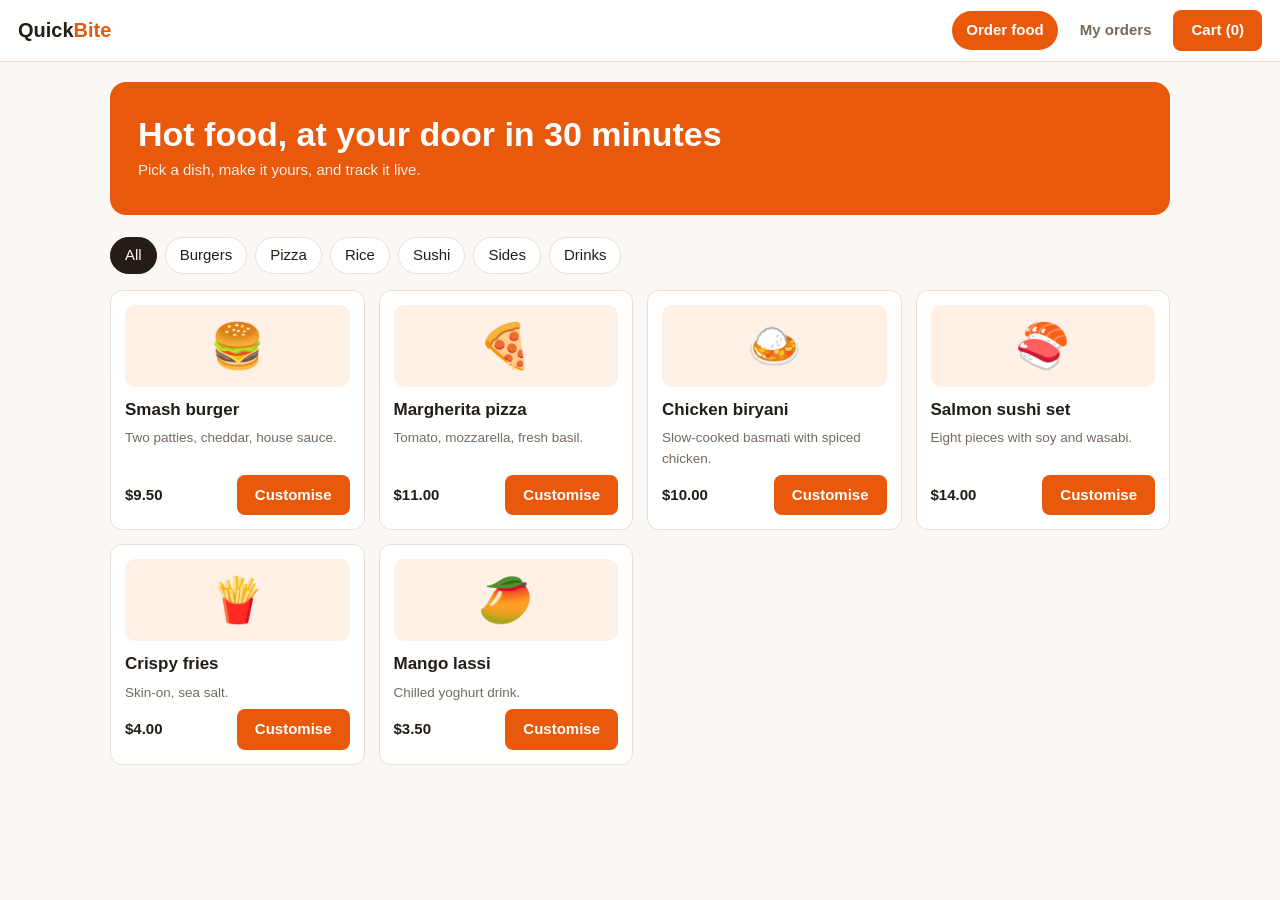
==== index.html @ 3d996577 "first commit" ====
<!DOCTYPE html>
<html lang="en">

<head>
    <meta charset="utf-8">
    <meta name="viewport" content="width=device-width, initial-scale=1, viewport-fit=cover">
    <title>QuickBite – Food delivery</title>
    <link rel="stylesheet" href="styles.css">
</head>

<body>
    <nav>
        <div class="lg">Quick<b>Bite</b></div>
        <button class="tab on" data-v="shop">Order food</button><button class="tab" data-v="orders">My
            orders</button>
        <button class="btn" id="cb">Cart (<span id="cc">0</span>)</button>
    </nav>

    <main class="w">
        <section id="v-shop">
            <div class="hero">
                <h1>Hot food, at your door in 30 minutes</h1>
                <p>Pick a dish, make it yours, and track it live.</p>
            </div>
            <div class="cats" id="cats"></div>
            <div class="grid" id="menu"></div>
        </section>
        <section id="v-orders" class="hide">
            <h2 style="margin-top:0">My orders</h2>
            <div id="mine"></div>
        </section>
    </main>

    <div class="ov" id="ov">
        <div class="md" id="md"></div>
    </div>
    <aside class="cart" id="cart">
        <div class="row">
            <h2 style="margin:0">Your cart</h2><button class="btn g" id="cx">Close</button>
        </div>
        <div id="cl"></div>
        <div id="ck" class="hide">
            <div class="row pr"><span>Total</span><span id="ct"></span></div>
            <label class="l" style="margin-top:10px">Your name</label><input id="nm" value="Guest">
            <label class="l" style="margin-top:8px">Delivery address</label><input id="ad" placeholder="Street, city">
            <button class="btn" style="width:100%;margin-top:12px" id="po">Place order</button>
        </div>
    </aside>
    <script src="data.js"></script>
    <script src="app.js"></script>
</body>

</html>
---- styles.css ----
:root{--bg:#faf7f4;--sf:#fff;--tx:#241c17;--mu:#78695f;--ln:#eadfd6;--ac:#e8590c;--ac2:#fff0e6;--ok:#2f9e44;box-sizing:border-box;padding-top:env(safe-area-inset-top,0px);padding-bottom:env(safe-area-inset-bottom,0px)}
@media (prefers-color-scheme:dark){:root:not([data-theme="light"]){--bg:#171210;--sf:#221a16;--tx:#f3ebe5;--mu:#b0a095;--ln:#3a2e27;--ac:#ff7a33;--ac2:#33201500}}
:root[data-theme="dark"]{--bg:#171210;--sf:#221a16;--tx:#f3ebe5;--mu:#b0a095;--ln:#3a2e27;--ac:#ff7a33;--ac2:#332015}
html{height:100%;scroll-padding-top:env(safe-area-inset-top,0px)}*{box-sizing:border-box}
body{margin:0;background:var(--bg);color:var(--tx);font:15px/1.5 "Trebuchet MS","Segoe UI",sans-serif}
button,input,select,textarea{font:inherit;color:inherit}
:focus-visible{outline:2px solid var(--ac);outline-offset:2px}
nav{position:sticky;top:env(safe-area-inset-top,0px);z-index:5;background:var(--sf);border-bottom:1px solid var(--ln);display:flex;align-items:center;gap:8px;padding:10px 18px}
.lg{font-weight:800;font-size:20px;margin-right:auto}.lg b{color:var(--ac)}
.tab{border:0;background:none;padding:8px 14px;border-radius:20px;cursor:pointer;color:var(--mu);font-weight:600;text-decoration:none}
.tab.on{background:var(--ac);color:#fff}
.btn{border:0;background:var(--ac);color:#fff;padding:9px 18px;border-radius:8px;font-weight:700;cursor:pointer}
.btn.g{background:var(--ac2);color:var(--ac)}.btn.d{background:#c92a2a}
.w{max-width:1100px;margin:0 auto;padding:20px}
.hero{background:var(--ac);color:#fff;border-radius:16px;padding:34px 28px;margin-bottom:22px}
.hero h1{margin:0 0 6px;font-size:34px;line-height:1.1}.hero p{margin:0;opacity:.9}
.cats{display:flex;gap:8px;flex-wrap:wrap;margin-bottom:16px}
.cats button{border:1px solid var(--ln);background:var(--sf);padding:6px 14px;border-radius:20px;cursor:pointer}
.cats button.on{background:var(--tx);color:var(--bg);border-color:var(--tx)}
.grid{display:grid;grid-template-columns:repeat(auto-fill,minmax(230px,1fr));gap:14px}
.it{background:var(--sf);border:1px solid var(--ln);border-radius:12px;padding:14px;display:flex;flex-direction:column;gap:6px}
.em{font-size:44px;background:var(--ac2);border-radius:10px;text-align:center;padding:8px}
.it h3{margin:4px 0 0;font-size:17px}.it p{margin:0;color:var(--mu);font-size:13.5px;flex:1}
.row{display:flex;justify-content:space-between;align-items:center;gap:8px}
.pr{font-weight:800}
.ov{position:fixed;inset:0;background:#0008;display:none;align-items:center;justify-content:center;z-index:20;padding:16px}
.ov.on{display:flex}
.md{background:var(--sf);border-radius:14px;padding:22px;width:100%;max-width:440px;max-height:90vh;overflow:auto}
.md h2{margin:0 0 10px}
.opt{display:flex;justify-content:space-between;padding:7px 0;border-bottom:1px solid var(--ln);gap:10px}
.opt label{display:flex;gap:8px;align-items:center;cursor:pointer}
.cart{position:fixed;right:0;top:0;bottom:0;width:min(380px,100%);background:var(--sf);border-left:1px solid var(--ln);z-index:15;padding:20px;transform:translateX(100%);transition:transform .2s;display:flex;flex-direction:column;gap:10px;overflow:auto}
.cart.on{transform:none}
.card{background:var(--sf);border:1px solid var(--ln);border-radius:12px;padding:16px}
.stats{display:grid;grid-template-columns:repeat(auto-fit,minmax(170px,1fr));gap:12px;margin-bottom:18px}
.stat b{display:block;font-size:28px}.stat span{color:var(--mu);font-size:13px}
.sc{overflow-x:auto}table{width:100%;border-collapse:collapse;min-width:520px}
th,td{text-align:left;padding:9px 8px;border-bottom:1px solid var(--ln);font-size:14px;vertical-align:middle}th{color:var(--mu)}
input,select,textarea{background:var(--bg);border:1px solid var(--ln);border-radius:8px;padding:8px 10px;width:100%}
.f{display:grid;grid-template-columns:repeat(auto-fit,minmax(150px,1fr));gap:10px;margin-bottom:10px}
label.l{font-size:12.5px;color:var(--mu);display:block;margin-bottom:3px}
.bar{display:flex;gap:4px;margin-top:8px}.bar i{flex:1;height:6px;border-radius:3px;background:var(--ln)}.bar i.on{background:var(--ok)}
.tag{display:inline-block;padding:2px 10px;border-radius:12px;background:var(--ac2);color:var(--ac);font-size:12.5px;font-weight:700}
h2.s{margin:22px 0 10px}.mu{color:var(--mu)}
.hide{display:none}
@media (max-width:600px){.hero h1{font-size:26px}.tab{padding:8px 10px}}
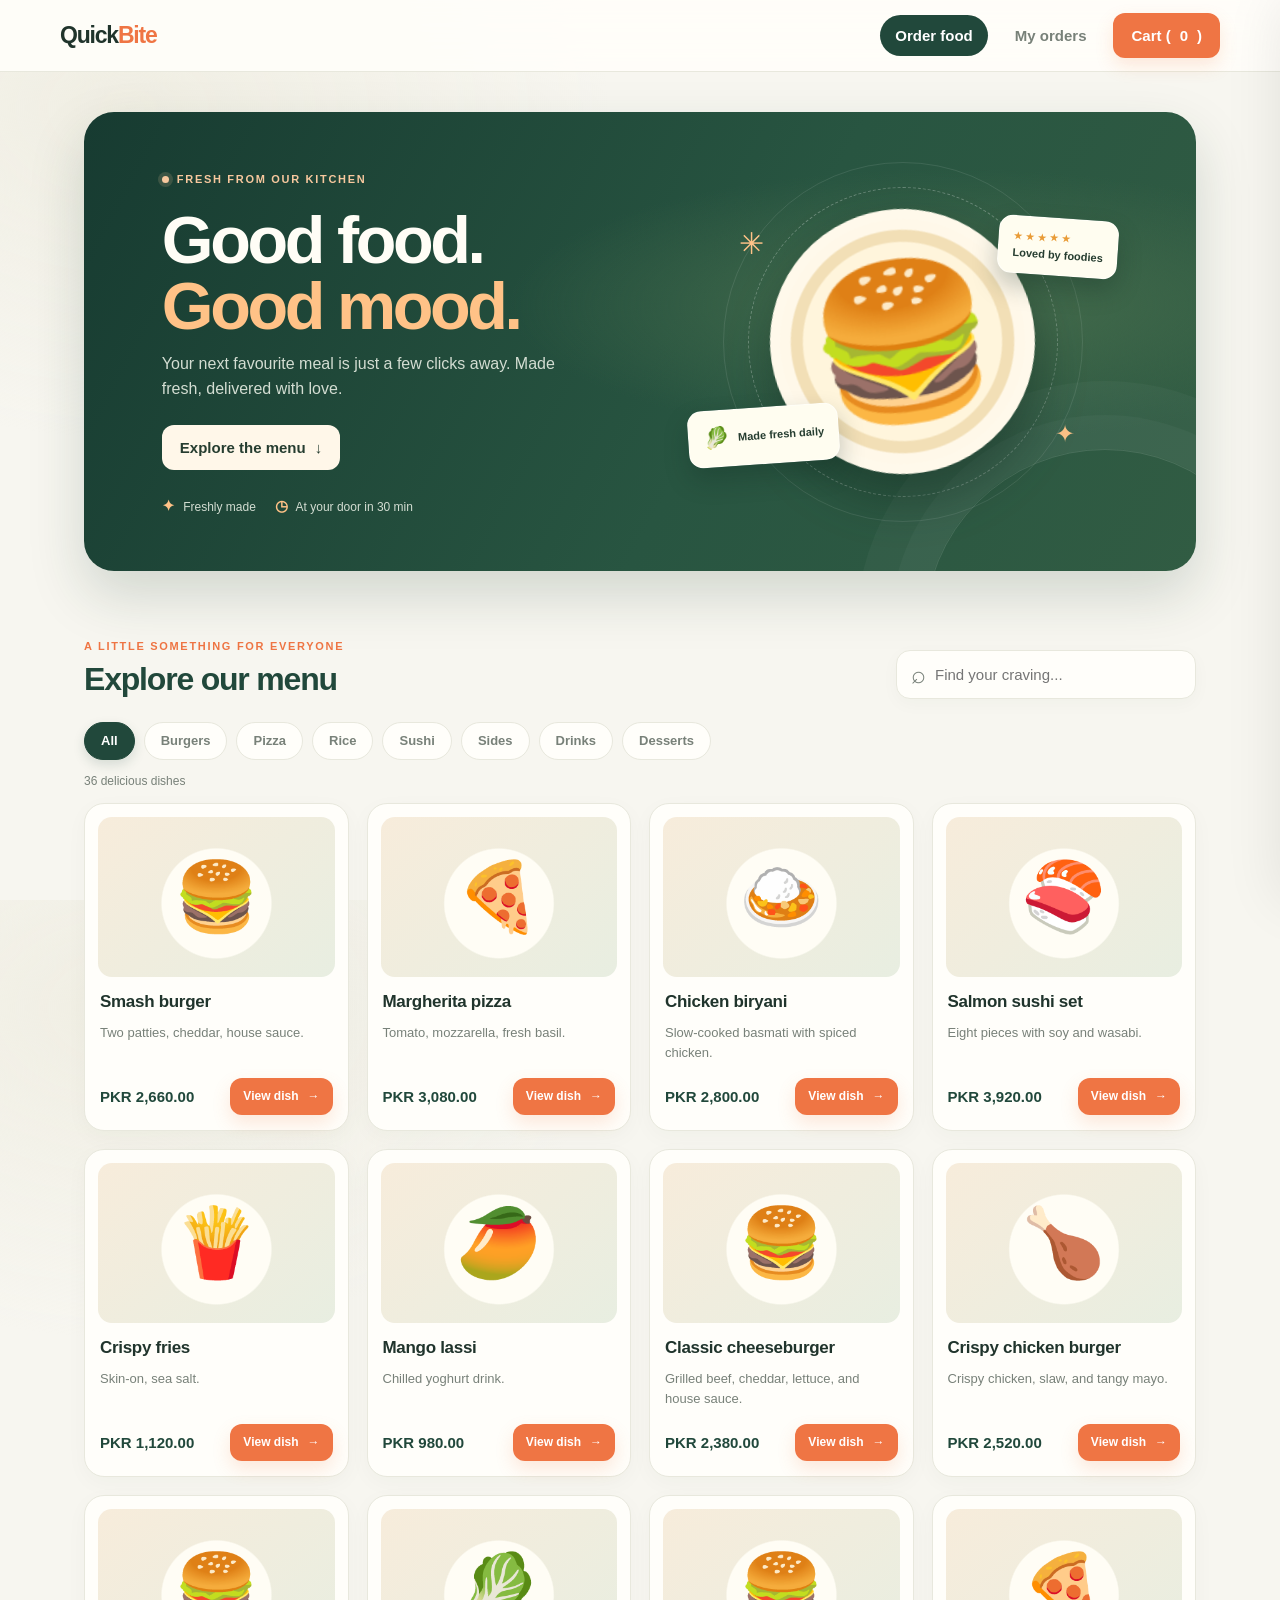
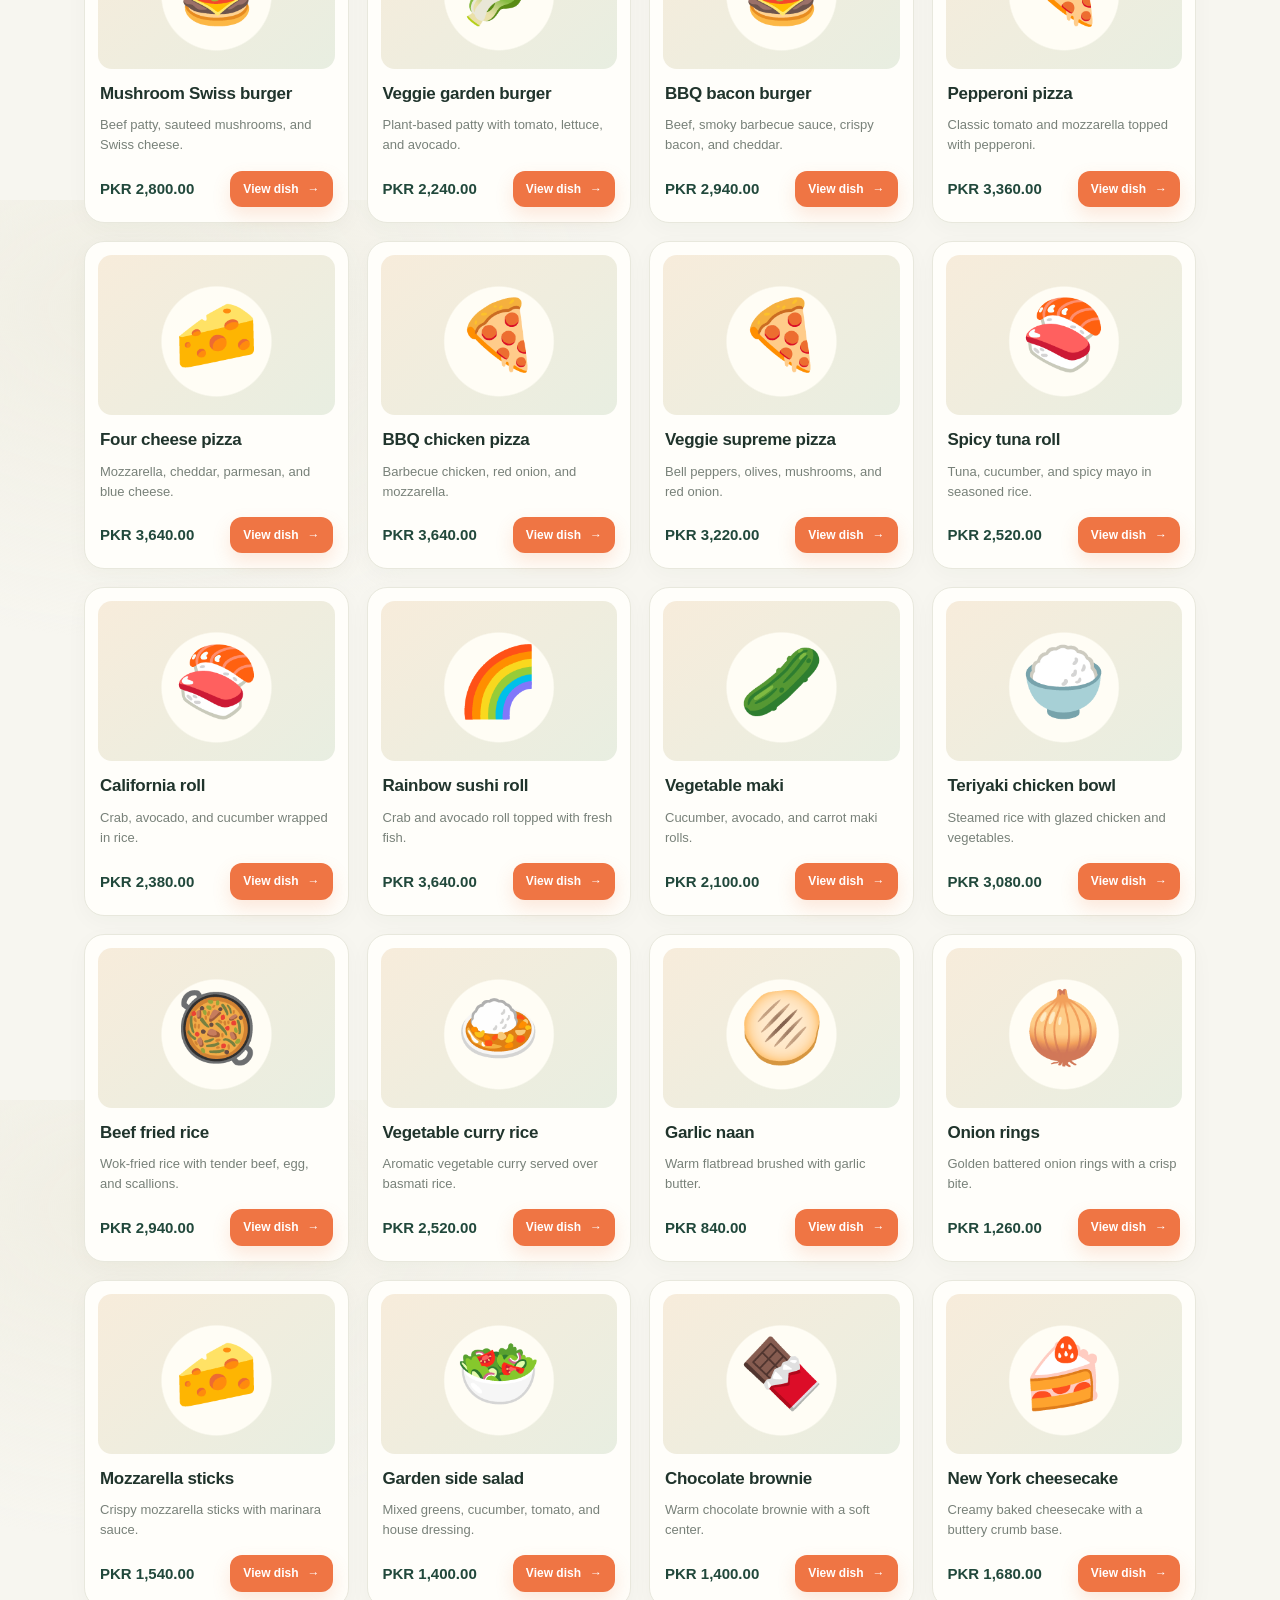
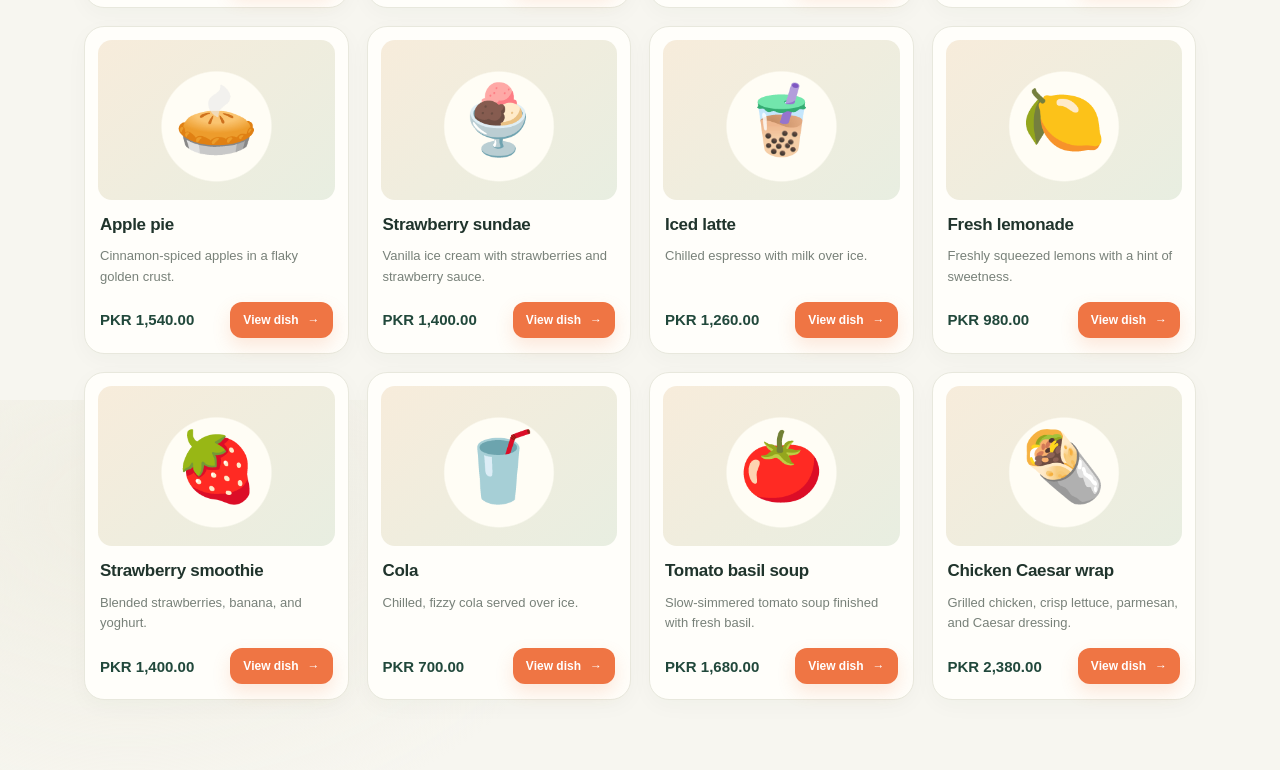
==== commit fb4fe429: "new theme added" ====
--- a/index.html
+++ b/index.html
@@ -19,14 +19,40 @@
     <main class="w">
         <section id="v-shop">
             <div class="hero">
-                <h1>Hot food, at your door in 30 minutes</h1>
-                <p>Pick a dish, make it yours, and track it live.</p>
+                <div class="hero-copy">
+                    <span class="eyebrow"><span class="live-dot"></span> FRESH FROM OUR KITCHEN</span>
+                    <h1>Good food.<br><em>Good mood.</em></h1>
+                    <p>Your next favourite meal is just a few clicks away. Made fresh, delivered with love.</p>
+                    <a class="hero-cta" href="#menu-title">Explore the menu <span aria-hidden="true">↓</span></a>
+                    <div class="hero-points">
+                        <span><b>✦</b> Freshly made</span>
+                        <span><b>◷</b> At your door in 30 min</span>
+                    </div>
+                </div>
+                <div class="hero-art" aria-hidden="true">
+                    <div class="art-spark spark-one">✳</div>
+                    <div class="food-orbit orbit-one"></div>
+                    <div class="food-orbit orbit-two"></div>
+                    <div class="hero-food">🍔</div>
+                    <div class="float-card float-rating"><span>★★★★★</span><b>Loved by foodies</b></div>
+                    <div class="float-card float-fresh"><span>🥬</span><b>Made fresh daily</b></div>
+                    <div class="art-spark spark-two">✦</div>
+                </div>
             </div>
-            <div class="cats" id="cats"></div>
+            <div class="menu-heading" id="menu-title">
+                <div><span class="eyebrow">A LITTLE SOMETHING FOR EVERYONE</span>
+                    <h2>Explore our menu</h2>
+                </div>
+                <label class="search"><span aria-hidden="true">⌕</span><input id="menu-search" type="search"
+                        placeholder="Find your craving..." aria-label="Search menu"></label>
+            </div>
+            <div class="cats" id="cats" aria-label="Filter menu by category"></div>
+            <p class="menu-count" id="menu-count" aria-live="polite"></p>
             <div class="grid" id="menu"></div>
         </section>
         <section id="v-orders" class="hide">
-            <h2 style="margin-top:0">My orders</h2>
+            <span class="eyebrow">YOUR QUICKBITE HISTORY</span>
+            <h2 class="section-title">My orders</h2>
             <div id="mine"></div>
         </section>
     </main>
--- a/styles.css
+++ b/styles.css
@@ -1,46 +1,489 @@
-:root{--bg:#faf7f4;--sf:#fff;--tx:#241c17;--mu:#78695f;--ln:#eadfd6;--ac:#e8590c;--ac2:#fff0e6;--ok:#2f9e44;box-sizing:border-box;padding-top:env(safe-area-inset-top,0px);padding-bottom:env(safe-area-inset-bottom,0px)}
-@media (prefers-color-scheme:dark){:root:not([data-theme="light"]){--bg:#171210;--sf:#221a16;--tx:#f3ebe5;--mu:#b0a095;--ln:#3a2e27;--ac:#ff7a33;--ac2:#33201500}}
-:root[data-theme="dark"]{--bg:#171210;--sf:#221a16;--tx:#f3ebe5;--mu:#b0a095;--ln:#3a2e27;--ac:#ff7a33;--ac2:#332015}
-html{height:100%;scroll-padding-top:env(safe-area-inset-top,0px)}*{box-sizing:border-box}
-body{margin:0;background:var(--bg);color:var(--tx);font:15px/1.5 "Trebuchet MS","Segoe UI",sans-serif}
-button,input,select,textarea{font:inherit;color:inherit}
-:focus-visible{outline:2px solid var(--ac);outline-offset:2px}
-nav{position:sticky;top:env(safe-area-inset-top,0px);z-index:5;background:var(--sf);border-bottom:1px solid var(--ln);display:flex;align-items:center;gap:8px;padding:10px 18px}
-.lg{font-weight:800;font-size:20px;margin-right:auto}.lg b{color:var(--ac)}
-.tab{border:0;background:none;padding:8px 14px;border-radius:20px;cursor:pointer;color:var(--mu);font-weight:600;text-decoration:none}
-.tab.on{background:var(--ac);color:#fff}
-.btn{border:0;background:var(--ac);color:#fff;padding:9px 18px;border-radius:8px;font-weight:700;cursor:pointer}
-.btn.g{background:var(--ac2);color:var(--ac)}.btn.d{background:#c92a2a}
-.w{max-width:1100px;margin:0 auto;padding:20px}
-.hero{background:var(--ac);color:#fff;border-radius:16px;padding:34px 28px;margin-bottom:22px}
-.hero h1{margin:0 0 6px;font-size:34px;line-height:1.1}.hero p{margin:0;opacity:.9}
-.cats{display:flex;gap:8px;flex-wrap:wrap;margin-bottom:16px}
-.cats button{border:1px solid var(--ln);background:var(--sf);padding:6px 14px;border-radius:20px;cursor:pointer}
-.cats button.on{background:var(--tx);color:var(--bg);border-color:var(--tx)}
-.grid{display:grid;grid-template-columns:repeat(auto-fill,minmax(230px,1fr));gap:14px}
-.it{background:var(--sf);border:1px solid var(--ln);border-radius:12px;padding:14px;display:flex;flex-direction:column;gap:6px}
-.em{font-size:44px;background:var(--ac2);border-radius:10px;text-align:center;padding:8px}
-.it h3{margin:4px 0 0;font-size:17px}.it p{margin:0;color:var(--mu);font-size:13.5px;flex:1}
-.row{display:flex;justify-content:space-between;align-items:center;gap:8px}
-.pr{font-weight:800}
-.ov{position:fixed;inset:0;background:#0008;display:none;align-items:center;justify-content:center;z-index:20;padding:16px}
-.ov.on{display:flex}
-.md{background:var(--sf);border-radius:14px;padding:22px;width:100%;max-width:440px;max-height:90vh;overflow:auto}
-.md h2{margin:0 0 10px}
-.opt{display:flex;justify-content:space-between;padding:7px 0;border-bottom:1px solid var(--ln);gap:10px}
-.opt label{display:flex;gap:8px;align-items:center;cursor:pointer}
-.cart{position:fixed;right:0;top:0;bottom:0;width:min(380px,100%);background:var(--sf);border-left:1px solid var(--ln);z-index:15;padding:20px;transform:translateX(100%);transition:transform .2s;display:flex;flex-direction:column;gap:10px;overflow:auto}
-.cart.on{transform:none}
-.card{background:var(--sf);border:1px solid var(--ln);border-radius:12px;padding:16px}
-.stats{display:grid;grid-template-columns:repeat(auto-fit,minmax(170px,1fr));gap:12px;margin-bottom:18px}
-.stat b{display:block;font-size:28px}.stat span{color:var(--mu);font-size:13px}
-.sc{overflow-x:auto}table{width:100%;border-collapse:collapse;min-width:520px}
-th,td{text-align:left;padding:9px 8px;border-bottom:1px solid var(--ln);font-size:14px;vertical-align:middle}th{color:var(--mu)}
-input,select,textarea{background:var(--bg);border:1px solid var(--ln);border-radius:8px;padding:8px 10px;width:100%}
-.f{display:grid;grid-template-columns:repeat(auto-fit,minmax(150px,1fr));gap:10px;margin-bottom:10px}
-label.l{font-size:12.5px;color:var(--mu);display:block;margin-bottom:3px}
-.bar{display:flex;gap:4px;margin-top:8px}.bar i{flex:1;height:6px;border-radius:3px;background:var(--ln)}.bar i.on{background:var(--ok)}
-.tag{display:inline-block;padding:2px 10px;border-radius:12px;background:var(--ac2);color:var(--ac);font-size:12.5px;font-weight:700}
-h2.s{margin:22px 0 10px}.mu{color:var(--mu)}
-.hide{display:none}
-@media (max-width:600px){.hero h1{font-size:26px}.tab{padding:8px 10px}}
+:root {
+    color-scheme: light;
+    --bg: #f7f6f0;
+    --sf: #fffefa;
+    --tx: #20342c;
+    --mu: #788179;
+    --ln: #e8e8dd;
+    --ac: #ef7544;
+    --ac2: #fff0e8;
+    --green: #21483b;
+    --green-soft: #e9f0e9;
+    --ok: #2f9e44;
+    --shadow: 0 18px 50px #26392b12;
+    box-sizing: border-box;
+    padding-top: env(safe-area-inset-top, 0px);
+    padding-bottom: env(safe-area-inset-bottom, 0px);
+}
+
+@media (prefers-color-scheme: dark) {
+    :root:not([data-theme="light"]) {
+        color-scheme: dark;
+        --bg: #151c18;
+        --sf: #202923;
+        --tx: #f1f3eb;
+        --mu: #a7b0a7;
+        --ln: #344139;
+        --ac: #ff9167;
+        --ac2: #39291f;
+        --green: #b6d2b9;
+        --green-soft: #29372d;
+        --shadow: 0 18px 50px #00000030;
+    }
+}
+
+:root[data-theme="dark"] {
+    color-scheme: dark;
+    --bg: #151c18;
+    --sf: #202923;
+    --tx: #f1f3eb;
+    --mu: #a7b0a7;
+    --ln: #344139;
+    --ac: #ff9167;
+    --ac2: #39291f;
+    --green: #b6d2b9;
+    --green-soft: #29372d;
+    --shadow: 0 18px 50px #00000030;
+}
+
+html {
+    height: 100%;
+    scroll-padding-top: 90px;
+    scroll-behavior: smooth;
+}
+
+* { box-sizing: border-box; }
+
+body {
+    margin: 0;
+    background:
+        radial-gradient(ellipse at 10% 12%, #f0eee3 0, transparent 30rem),
+        var(--bg);
+    color: var(--tx);
+    font: 15px/1.55 "Trebuchet MS", "Segoe UI", sans-serif;
+}
+
+button, input, select, textarea { font: inherit; color: inherit; }
+a { color: inherit; }
+:focus-visible { outline: 3px solid var(--ac); outline-offset: 3px; }
+
+nav {
+    position: sticky;
+    top: env(safe-area-inset-top, 0px);
+    z-index: 5;
+    min-height: 72px;
+    background: color-mix(in srgb, var(--sf) 90%, transparent);
+    border-bottom: 1px solid var(--ln);
+    backdrop-filter: blur(18px);
+    display: flex;
+    align-items: center;
+    gap: 12px;
+    padding: 12px max(24px, calc((100% - 1160px) / 2));
+}
+
+.lg {
+    font-weight: 900;
+    font-size: 23px;
+    letter-spacing: -1.2px;
+    margin-right: auto;
+    text-decoration: none;
+}
+
+.lg b { color: var(--ac); }
+.tab {
+    border: 0;
+    background: none;
+    padding: 9px 15px;
+    border-radius: 999px;
+    cursor: pointer;
+    color: var(--mu);
+    font-weight: 700;
+    text-decoration: none;
+    transition: background .2s, color .2s, transform .2s;
+}
+
+.tab:hover { color: var(--tx); background: var(--green-soft); }
+.tab.on { background: var(--green); color: #fff; }
+
+.btn, .hero-cta {
+    display: inline-flex;
+    align-items: center;
+    justify-content: center;
+    gap: 9px;
+    border: 0;
+    background: var(--ac);
+    color: #fff;
+    padding: 11px 18px;
+    border-radius: 12px;
+    font-weight: 800;
+    text-decoration: none;
+    cursor: pointer;
+    box-shadow: 0 8px 18px #ef75442b;
+    transition: transform .2s, box-shadow .2s, filter .2s;
+}
+
+.btn:hover, .hero-cta:hover {
+    transform: translateY(-2px);
+    box-shadow: 0 12px 24px #ef75443b;
+    filter: saturate(1.08);
+}
+
+.btn.g { background: var(--green-soft); color: var(--green); box-shadow: none; }
+.btn.d { background: #c92a2a; }
+.w { max-width: 1160px; margin: 0 auto; padding: 36px 24px 70px; }
+
+.hero {
+    position: relative;
+    min-height: 400px;
+    overflow: hidden;
+    display: grid;
+    grid-template-columns: 1.1fr .9fr;
+    align-items: center;
+    margin: 4px 0 62px;
+    padding: 54px 7%;
+    color: #fffdf6;
+    background:
+        radial-gradient(ellipse at 78% 42%, #456c4c 0, transparent 36%),
+        linear-gradient(118deg, #173b31 0%, #285541 58%, #315c43 100%);
+    border-radius: 30px;
+    box-shadow: 0 24px 55px #183a2c2b;
+}
+
+.hero::after {
+    content: "";
+    position: absolute;
+    width: 360px;
+    height: 360px;
+    right: -90px;
+    bottom: -240px;
+    border: 1px solid #ffffff20;
+    border-radius: 50%;
+    box-shadow: 0 0 0 34px #ffffff08, 0 0 0 68px #ffffff08;
+}
+
+.hero-copy { position: relative; z-index: 1; max-width: 520px; }
+.eyebrow {
+    display: inline-flex;
+    align-items: center;
+    gap: 8px;
+    color: var(--ac);
+    font-size: 11px;
+    font-weight: 900;
+    letter-spacing: 1.7px;
+}
+
+.hero .eyebrow { color: #f7c89e; }
+.live-dot { width: 7px; height: 7px; border-radius: 50%; background: #f7c89e; box-shadow: 0 0 0 4px #f7c89e28; }
+.hero h1 { margin: 19px 0 12px; font-size: clamp(44px, 5.2vw, 68px); line-height: .99; letter-spacing: -3.4px; }
+.hero h1 em { color: #ffc287; font-style: normal; }
+.hero-copy > p { max-width: 420px; margin: 0 0 23px; color: #d3ddd2; font-size: 16px; }
+.hero-cta { color: #263d30; background: #fff7e9; box-shadow: none; }
+.hero-cta:hover { box-shadow: 0 12px 24px #0f251b48; }
+.hero-points { display: flex; flex-wrap: wrap; gap: 19px; margin-top: 24px; color: #d3ddd2; font-size: 12px; }
+.hero-points b { color: #ffc287; margin-right: 5px; font-size: 15px; }
+
+.hero-art { position: relative; z-index: 1; min-height: 290px; display: grid; place-items: center; }
+.hero-food {
+    position: relative;
+    z-index: 1;
+    display: grid;
+    place-items: center;
+    width: clamp(190px, 23vw, 265px);
+    aspect-ratio: 1;
+    border: 10px solid #fff9eb;
+    border-radius: 50%;
+    background: radial-gradient(circle, #fff5dc 0 57%, #f2dfb6 58% 64%, #fff8e9 65%);
+    font-size: clamp(105px, 13vw, 150px);
+    filter: drop-shadow(0 26px 25px #0f261b68);
+    transform: rotate(-9deg);
+    animation: float 5s ease-in-out infinite;
+}
+
+.food-orbit { position: absolute; width: 310px; aspect-ratio: 1; border: 1px dashed #ffffff47; border-radius: 50%; }
+.orbit-two { width: 360px; border-style: solid; border-color: #ffffff19; }
+.float-card {
+    position: absolute;
+    z-index: 2;
+    display: flex;
+    align-items: center;
+    gap: 9px;
+    padding: 11px 14px;
+    border: 1px solid #ffffff75;
+    border-radius: 14px;
+    background: #fffdf0;
+    color: #263d30;
+    box-shadow: 0 12px 25px #10281e42;
+    font-size: 11px;
+}
+
+.float-card b { display: block; }
+.float-rating { top: 21px; right: 0; display: block; transform: rotate(4deg); }
+.float-rating span { display: block; color: #e99b36; letter-spacing: 2px; }
+.float-fresh { bottom: 23px; left: 0; transform: rotate(-4deg); }
+.float-fresh span { font-size: 21px; }
+.art-spark { position: absolute; color: #ffc287; }
+.spark-one { top: 24px; left: 12%; font-size: 30px; }
+.spark-two { right: 10%; bottom: 12%; font-size: 24px; }
+@keyframes float { 50% { transform: translateY(-9px) rotate(-6deg); } }
+
+.menu-heading { display: flex; justify-content: space-between; align-items: end; gap: 20px; margin-bottom: 23px; }
+.menu-heading h2, .section-title { margin: 4px 0 0; color: var(--green); font-size: 32px; line-height: 1.2; letter-spacing: -1.2px; }
+.search {
+    display: flex;
+    align-items: center;
+    gap: 9px;
+    width: min(100%, 300px);
+    padding: 0 14px;
+    border: 1px solid var(--ln);
+    border-radius: 14px;
+    background: var(--sf);
+    color: var(--mu);
+    box-shadow: 0 5px 18px #26392b08;
+}
+
+.search > span { font-size: 25px; line-height: 1; }
+.search input { min-width: 0; padding: 12px 0; border: 0; outline: 0; background: transparent; box-shadow: none; }
+.search input:focus-visible { outline: 0; }
+.cats { display: flex; gap: 9px; flex-wrap: wrap; margin-bottom: 12px; }
+.cats button {
+    border: 1px solid var(--ln);
+    background: var(--sf);
+    padding: 8px 16px;
+    border-radius: 999px;
+    color: var(--mu);
+    font-size: 13px;
+    font-weight: 700;
+    cursor: pointer;
+    transition: all .2s;
+}
+
+.cats button:hover { border-color: var(--green); color: var(--green); transform: translateY(-1px); }
+.cats button.on { background: var(--green); color: #fff; border-color: var(--green); box-shadow: 0 5px 12px #21483b26; }
+.menu-count { margin: 0 0 12px; color: var(--mu); font-size: 12px; }
+.grid { display: grid; grid-template-columns: repeat(auto-fill, minmax(235px, 1fr)); gap: 18px; }
+.it {
+    display: flex;
+    flex-direction: column;
+    gap: 8px;
+    min-width: 0;
+    padding: 13px;
+    border: 1px solid var(--ln);
+    border-radius: 20px;
+    background: var(--sf);
+    box-shadow: 0 6px 22px #26392b08;
+    transition: transform .22s, box-shadow .22s, border-color .22s;
+}
+
+.it:hover { transform: translateY(-5px); border-color: #cdd8c9; box-shadow: var(--shadow); }
+.em {
+    display: grid;
+    place-items: center;
+    min-height: 160px;
+    border-radius: 14px;
+    background:
+        radial-gradient(circle at 50% 54%, #fffdf5 0 37%, transparent 38%),
+        linear-gradient(140deg, #f7ecdb, #e8eee1);
+    font-size: 68px;
+    transition: transform .25s;
+}
+
+.it:hover .em { transform: scale(1.015); }
+.it h3 { margin: 4px 2px 0; font-size: 17px; letter-spacing: -.3px; }
+.it p { flex: 1; margin: 0 2px; color: var(--mu); font-size: 13px; }
+.it .row { margin: 7px 2px 2px; }
+.row { display: flex; justify-content: space-between; align-items: center; gap: 8px; }
+.pr { color: var(--green); font-weight: 900; }
+.it .btn { padding: 9px 13px; font-size: 12px; }
+.hide { display: none !important; }
+
+.ov { position: fixed; inset: 0; z-index: 20; display: none; align-items: center; justify-content: center; padding: 16px; background: #101914a8; backdrop-filter: blur(5px); }
+.ov.on { display: flex; }
+.md { width: 100%; max-width: 460px; max-height: 90vh; overflow: auto; padding: 26px; border: 1px solid var(--ln); border-radius: 22px; background: var(--sf); box-shadow: 0 28px 80px #0003; animation: modal-in .2s ease-out; }
+.md h2 { margin: 0 0 10px; color: var(--green); letter-spacing: -.7px; }
+@keyframes modal-in { from { opacity: 0; transform: translateY(10px) scale(.98); } }
+.opt { display: flex; justify-content: space-between; gap: 10px; padding: 10px 0; border-bottom: 1px solid var(--ln); }
+.opt label { display: flex; align-items: center; gap: 8px; cursor: pointer; }
+.cart {
+    position: fixed;
+    top: 0;
+    right: 0;
+    bottom: 0;
+    z-index: 15;
+    display: flex;
+    flex-direction: column;
+    gap: 12px;
+    width: min(400px, 100%);
+    overflow: auto;
+    padding: 24px;
+    border-left: 1px solid var(--ln);
+    background: var(--sf);
+    box-shadow: -20px 0 55px #00000017;
+    transform: translateX(105%);
+    transition: transform .28s cubic-bezier(.2,.8,.2,1);
+}
+
+.cart.on { transform: none; }
+.cart h2 { color: var(--green); letter-spacing: -.7px; }
+.card { border: 1px solid var(--ln); border-radius: 18px; background: var(--sf); box-shadow: 0 6px 22px #26392b08; padding: 18px; }
+.stats { display: grid; grid-template-columns: repeat(auto-fit, minmax(170px, 1fr)); gap: 14px; margin-bottom: 22px; }
+.stat b { display: block; color: var(--green); font-size: 28px; }
+.stat span { color: var(--mu); font-size: 13px; }
+.sc { overflow-x: auto; }
+table { width: 100%; border-collapse: collapse; min-width: 520px; }
+th, td { padding: 11px 9px; border-bottom: 1px solid var(--ln); text-align: left; vertical-align: middle; font-size: 14px; }
+th { color: var(--mu); }
+input, select, textarea { width: 100%; padding: 10px 12px; border: 1px solid var(--ln); border-radius: 10px; background: var(--bg); }
+input[type="radio"], input[type="checkbox"] { width: auto; accent-color: var(--ac); }
+.f { display: grid; grid-template-columns: repeat(auto-fit, minmax(150px, 1fr)); gap: 10px; margin-bottom: 10px; }
+label.l { display: block; margin-bottom: 4px; color: var(--mu); font-size: 12.5px; }
+.bar { display: flex; gap: 4px; margin-top: 8px; }
+.bar i { flex: 1; height: 6px; border-radius: 3px; background: var(--ln); }
+.bar i.on { background: var(--ok); }
+.tag { display: inline-block; padding: 3px 11px; border-radius: 999px; background: var(--ac2); color: var(--ac); font-size: 12px; font-weight: 800; }
+h2.s { margin: 26px 0 12px; color: var(--green); }
+.mu { color: var(--mu); }
+
+#item-detail { max-width: 760px; margin: 25px auto; padding: clamp(22px, 5vw, 46px); }
+.item-back { display: inline-flex; margin: 0 0 14px 5px; }
+.item-layout { display: grid; grid-template-columns: .9fr 1.1fr; align-items: center; gap: clamp(24px, 5vw, 48px); }
+.item-art { display: grid; place-items: center; min-height: 280px; border-radius: 22px; background: radial-gradient(circle at 50% 50%, #fffdf5 0 36%, transparent 37%), linear-gradient(140deg, #f7ecdb, #e8eee1); font-size: clamp(100px, 16vw, 150px); }
+.item-info h1 { margin: 8px 0; color: var(--green); font-size: clamp(30px, 5vw, 42px); line-height: 1.1; letter-spacing: -1.7px; }
+.item-info > p { margin: 0 0 16px; }
+.item-price { margin: 14px 0 22px !important; font-size: 22px; }
+.item-benefits { display: flex; flex-wrap: wrap; gap: 9px; margin: 18px 0 24px; }
+.item-benefits span { padding: 7px 10px; border-radius: 999px; background: var(--green-soft); color: var(--green); font-size: 11px; font-weight: 700; }
+.item-cta { min-height: 48px; }
+.section-title { margin-bottom: 20px; }
+
+@media (max-width: 700px) {
+    nav { min-height: 64px; gap: 5px; padding: 10px 14px; }
+    .lg { font-size: 20px; }
+    .tab { padding: 8px 10px; font-size: 13px; }
+    nav .btn { padding: 9px 12px; font-size: 12px; }
+    .w { padding: 22px 16px 50px; }
+    .hero { grid-template-columns: 1fr; gap: 4px; min-height: auto; margin: 0 0 42px; padding: 36px 26px 22px; border-radius: 24px; }
+    .hero h1 { font-size: clamp(44px, 12vw, 60px); }
+    .hero-art { min-height: 230px; }
+    .hero-food { width: 185px; font-size: 105px; }
+    .food-orbit { width: 245px; }
+    .orbit-two { width: 285px; }
+    .float-rating { top: 9px; right: 0; }
+    .float-fresh { bottom: 8px; left: 0; }
+    .menu-heading { align-items: stretch; flex-direction: column; gap: 15px; }
+    .menu-heading h2, .section-title { font-size: 28px; }
+    .search { width: 100%; }
+    .grid { grid-template-columns: repeat(auto-fill, minmax(160px, 1fr)); gap: 12px; }
+    .it { padding: 10px; border-radius: 16px; }
+    .em { min-height: 125px; font-size: 56px; }
+    .it .row { align-items: center; }
+    .it .btn { padding: 8px 10px; font-size: 11px; }
+    #item-detail { padding: 18px; }
+    .item-layout { grid-template-columns: 1fr; gap: 20px; }
+    .item-art { min-height: 215px; font-size: 112px; }
+}
+
+@media (max-width: 380px) {
+    nav { gap: 2px; padding-inline: 9px; }
+    .lg { font-size: 18px; letter-spacing: -.8px; }
+    .tab { padding-inline: 7px; font-size: 12px; }
+    nav .btn { padding-inline: 9px; }
+    .grid { grid-template-columns: 1fr 1fr; }
+    .it .row { align-items: flex-start; flex-direction: column; }
+}
+
+@media (prefers-reduced-motion: reduce) {
+    *, *::before, *::after { scroll-behavior: auto !important; animation-duration: .01ms !important; animation-iteration-count: 1 !important; transition-duration: .01ms !important; }
+}
+
+.admin-hero {
+    display: flex;
+    align-items: center;
+    justify-content: space-between;
+    gap: 24px;
+    margin: 4px 0 25px;
+    padding: 31px 36px;
+    border: 1px solid #dfe8db;
+    border-radius: 22px;
+    background: linear-gradient(115deg, var(--sf), var(--green-soft));
+}
+
+.admin-hero h1 { margin: 7px 0 4px; color: var(--green); font-size: clamp(30px, 4vw, 42px); line-height: 1.15; letter-spacing: -1.6px; }
+.admin-hero h1 em { color: var(--ac); font-style: normal; }
+.admin-hero p, .admin-section-heading p, .admin-form-title p { margin: 0; color: var(--mu); }
+.admin-hero-btn { flex-shrink: 0; }
+.admin-hero-btn:first-letter { font-size: 17px; }
+
+.stats { grid-template-columns: repeat(4, minmax(0, 1fr)); gap: 15px; margin-bottom: 32px; }
+.admin-stat {
+    position: relative;
+    overflow: hidden;
+    min-height: 140px;
+    padding: 19px;
+    border-radius: 17px;
+    transition: transform .2s, box-shadow .2s;
+}
+
+.admin-stat:hover { transform: translateY(-3px); box-shadow: var(--shadow); }
+.admin-stat::after { content: ""; position: absolute; right: -24px; bottom: -34px; width: 100px; height: 100px; border-radius: 50%; background: var(--green-soft); }
+.admin-stat-top { position: relative; z-index: 1; display: flex; justify-content: space-between; align-items: center; }
+.admin-stat-label { color: var(--mu); font-size: 12px; font-weight: 800; letter-spacing: .5px; text-transform: uppercase; }
+.admin-stat-icon { display: grid; place-items: center; width: 36px; height: 36px; border-radius: 12px; background: var(--green-soft); font-size: 17px; }
+.admin-stat-value { position: relative; z-index: 1; display: block; margin-top: 11px; color: var(--green); font-size: 30px; line-height: 1.1; letter-spacing: -1px; }
+.admin-stat-note { position: relative; z-index: 1; display: block; margin-top: 5px; color: var(--mu); font-size: 12px; }
+
+.admin-section { margin-top: 30px; scroll-margin-top: 95px; }
+.admin-section-heading { display: flex; justify-content: space-between; align-items: end; gap: 15px; margin-bottom: 15px; }
+.admin-section-heading .s { margin: 4px 0 3px; }
+.admin-live { display: inline-flex; align-items: center; gap: 8px; padding: 8px 11px; border: 1px solid var(--ln); border-radius: 999px; background: var(--sf); color: var(--mu); font-size: 10px; font-weight: 900; letter-spacing: 1px; white-space: nowrap; }
+.admin-live span { width: 7px; height: 7px; border-radius: 50%; background: #45a46d; box-shadow: 0 0 0 4px #45a46d1c; }
+.admin-table { padding: 4px 18px; }
+.admin-table table { min-width: 650px; }
+.admin-table th { padding-top: 14px; padding-bottom: 12px; font-size: 11px; letter-spacing: .8px; text-transform: uppercase; }
+.admin-table td { padding-top: 13px; padding-bottom: 13px; }
+.admin-table tbody tr:last-child td { border-bottom: 0; }
+.admin-table select { min-width: 130px; padding: 8px 30px 8px 10px; border-radius: 9px; font-size: 12px; font-weight: 700; }
+.admin-order-id { color: var(--green); font-weight: 900; }
+.admin-customer { font-weight: 800; }
+.admin-customer-address { display: block; max-width: 220px; overflow: hidden; color: var(--mu); font-size: 11px; text-overflow: ellipsis; white-space: nowrap; }
+.admin-section .mu { font-size: 13px; }
+
+.admin-form-card { padding: 23px; }
+.admin-form-title { display: flex; align-items: center; gap: 12px; margin-bottom: 19px; }
+.admin-form-icon { display: grid; place-items: center; width: 40px; height: 40px; border-radius: 13px; background: var(--ac2); color: var(--ac); font-size: 19px; }
+.admin-form-title h3, .menu-list-heading h3 { margin: 0; color: var(--green); font-size: 17px; }
+.admin-form-title p { margin-top: 2px; font-size: 12px; }
+.admin-form-card .f { gap: 13px; margin-bottom: 13px; }
+.admin-form-card input { min-height: 43px; background: var(--bg); }
+.admin-form-card input:focus { border-color: var(--ac); outline: 0; box-shadow: 0 0 0 3px color-mix(in srgb, var(--ac) 15%, transparent); }
+.admin-wide { grid-column: 1 / -1; }
+.admin-form-actions { display: flex; gap: 9px; margin-top: 4px; }
+.menu-list-heading { display: flex; justify-content: space-between; align-items: center; gap: 14px; margin: 25px 0 12px; }
+.menu-list-heading h3 { font-size: 20px; letter-spacing: -.5px; }
+.menu-total { margin-left: 5px; color: var(--mu); font-size: 12px; font-weight: 600; }
+.admin-search { width: min(100%, 270px); }
+.admin-search input { padding: 9px 0; font-size: 13px; }
+.admin-dish { display: flex; align-items: center; gap: 10px; min-width: 200px; }
+.admin-dish-emoji { display: grid; flex: 0 0 38px; place-items: center; width: 38px; height: 38px; border-radius: 11px; background: var(--green-soft); font-size: 20px; }
+.admin-dish-name { color: var(--tx); font-weight: 800; }
+.admin-category { display: inline-block; padding: 4px 9px; border-radius: 999px; background: var(--green-soft); color: var(--green); font-size: 11px; font-weight: 800; }
+.admin-price { color: var(--green); font-weight: 900; white-space: nowrap; }
+.admin-options { max-width: 210px; color: var(--mu); font-size: 12px; }
+.admin-actions { white-space: nowrap; }
+.admin-actions .btn { padding: 7px 10px; font-size: 11px; }
+.sr-only { position: absolute; top: auto; left: 0; width: 1px; height: 1px; margin: -1px; overflow: hidden; clip: rect(0, 0, 0, 0); white-space: nowrap; }
+
+@media (max-width: 760px) {
+    .stats { grid-template-columns: repeat(2, minmax(0, 1fr)); }
+    .admin-hero { padding: 25px; }
+}
+
+@media (max-width: 520px) {
+    .admin-hero { align-items: flex-start; flex-direction: column; gap: 16px; padding: 23px 20px; }
+    .admin-hero h1 { font-size: 32px; }
+    .admin-live { align-self: flex-start; }
+    .admin-section-heading { align-items: flex-start; }
+    .admin-section-heading p { max-width: 290px; }
+    .admin-form-card { padding: 17px; }
+    .menu-list-heading { align-items: stretch; flex-direction: column; }
+    .admin-search { width: 100%; }
+}
